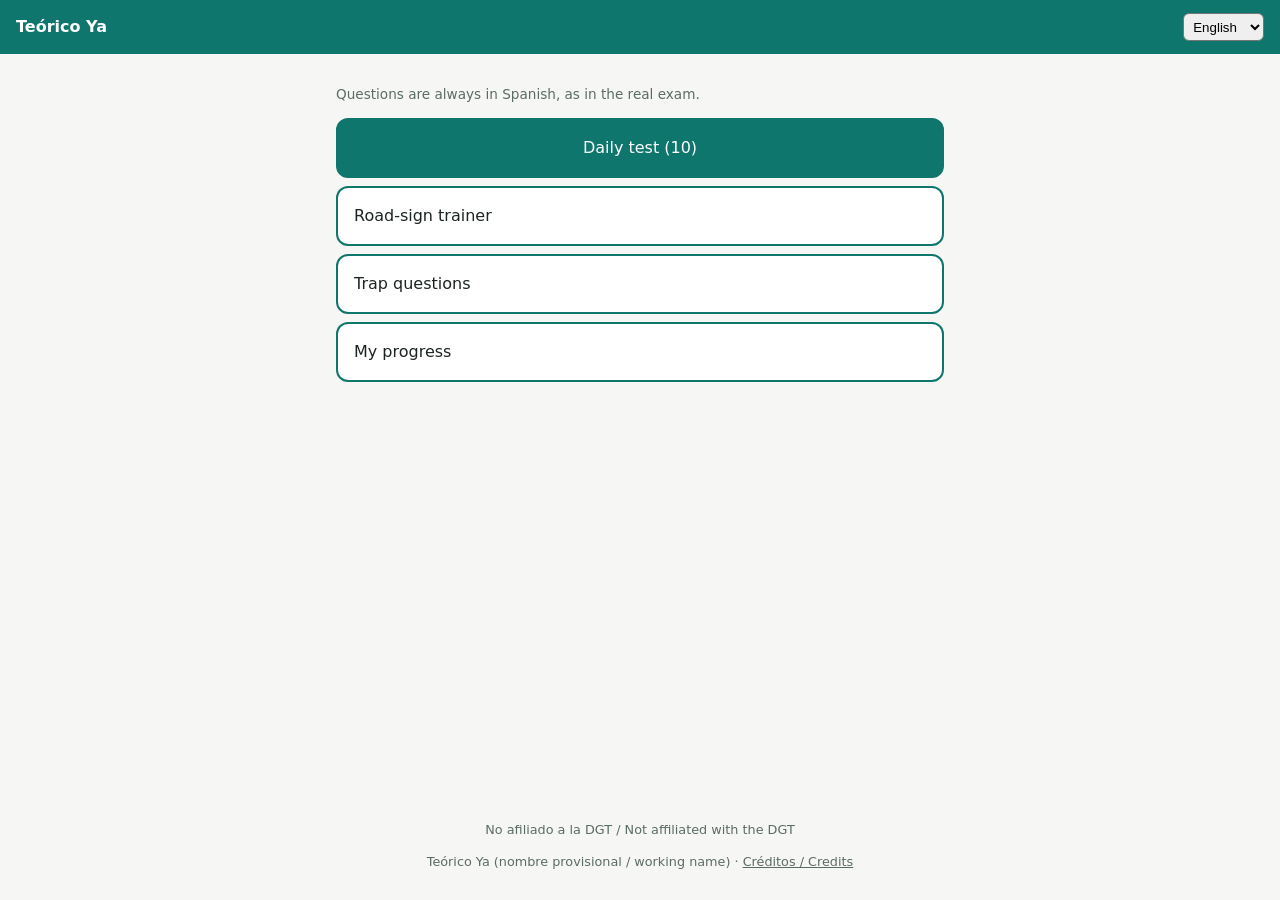
==== app/index.html @ 307ccd0f "Phase 1: Teórico Ya PWA, landing, 51 questions, 20 PD signs" ====
<!doctype html><html lang="es"><head><meta charset="utf-8"><meta name="viewport" content="width=device-width,initial-scale=1"><meta name="theme-color" content="#0f766e"><link rel="manifest" href="../manifest.webmanifest"><link rel="icon" href="../assets/icon-192.png"><link rel="stylesheet" href="../assets/style.css"><title>Teórico Ya · App</title><!-- GoatCounter placeholder: create a free account, then replace CODE and uncomment.
<script data-goatcounter="https://CODE.goatcounter.com/count" async src="//gc.zgo.at/count.js"></script> --></head><body>
<header><a href="#" data-i18n="app_name">Teórico Ya</a><select id="lang" aria-label="Idioma / Language"></select></header>
<main id="view"></main><footer><p data-i18n="disclaimer">No afiliado a la DGT / Not affiliated with the DGT</p><p>Teórico Ya (nombre provisional / working name) · <a href="../creditos/">Créditos / Credits</a></p></footer><script type="module" src="../assets/app.js"></script></body></html>
---- assets/style.css ----
:root{--bg:#f6f7f4;--fg:#1c2421;--acc:#0f766e;--ok:#15803d;--bad:#b91c1c;--card:#fff}
*{box-sizing:border-box}body{margin:0;font:16px/1.5 system-ui,sans-serif;background:var(--bg);color:var(--fg);min-height:100vh;display:flex;flex-direction:column}
header{background:var(--acc);color:#fff;padding:.8rem 1rem;display:flex;justify-content:space-between;align-items:center;gap:.5rem}
header a{color:#fff;text-decoration:none;font-weight:700}main{flex:1;padding:1rem;max-width:640px;width:100%;margin:0 auto}
.btn{display:block;width:100%;padding:1rem;margin:.5rem 0;border:2px solid var(--acc);border-radius:12px;background:var(--card);color:var(--fg);font-size:1rem;text-align:start;cursor:pointer;text-decoration:none}
.btn.primary{background:var(--acc);color:#fff;text-align:center}.btn.ok{border-color:var(--ok);background:#dcfce7}.btn.bad{border-color:var(--bad);background:#fee2e2}
.card{background:var(--card);border-radius:12px;padding:1rem;margin:.5rem 0;box-shadow:0 1px 3px #0002}.muted{color:#5b6b66;font-size:.85rem}
.sign{display:block;margin:1rem auto;width:160px;height:160px;object-fit:contain}.bar{height:8px;background:#e5e7eb;border-radius:4px}.bar>i{display:block;height:100%;background:var(--acc);border-radius:4px}
select{padding:.3rem;border-radius:6px}footer{padding:1rem;text-align:center;font-size:.8rem;color:#5b6b66}footer a{color:inherit}
.hero{text-align:center;padding:2rem 1rem}.hero h1{font-size:2rem;margin:.2rem 0}
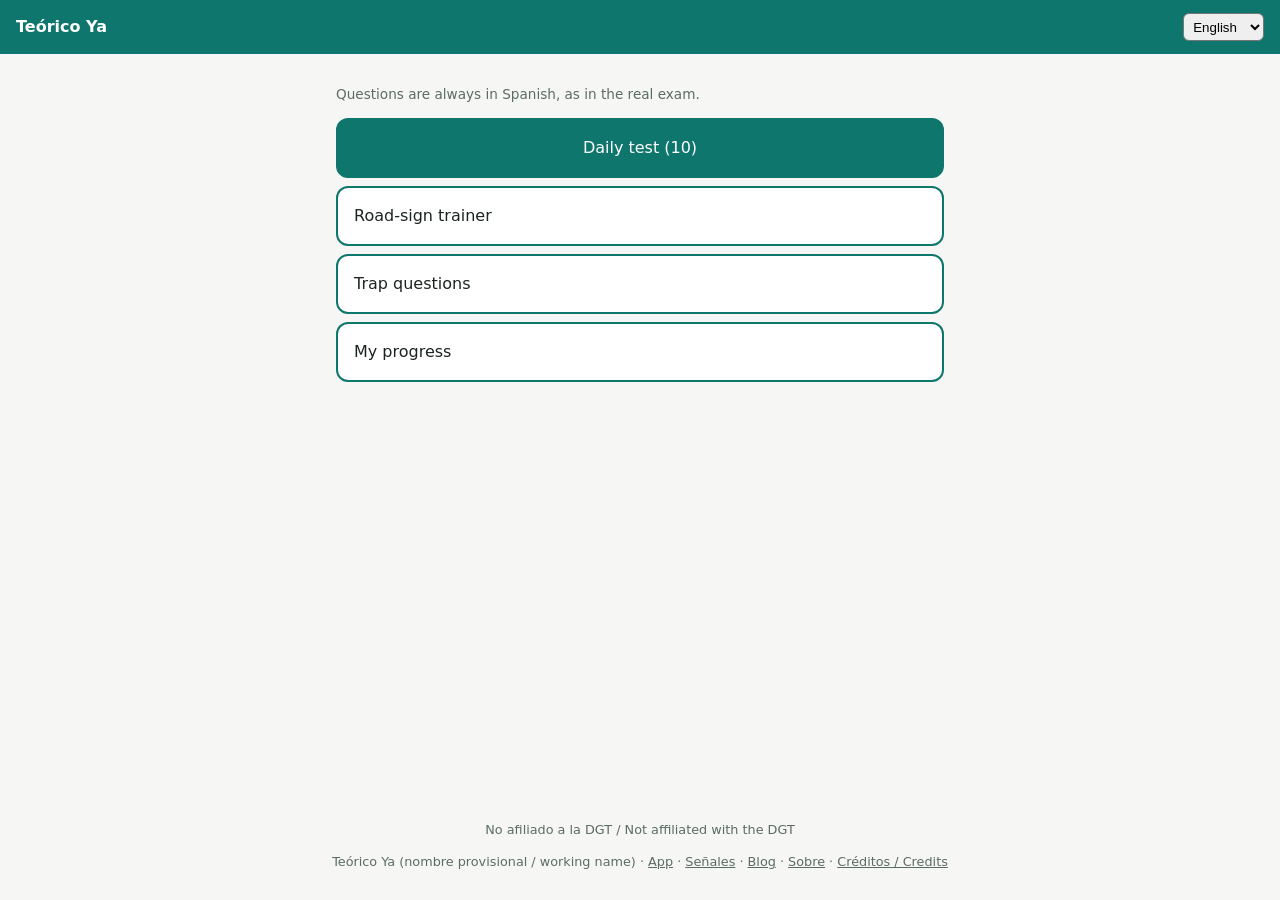
==== commit 507414a7: "Add about, signs guide, blog (2 articles), sitemap, robots; nav/footer links" ====
--- a/app/index.html
+++ b/app/index.html
@@ -1,4 +1,4 @@
 <!doctype html><html lang="es"><head><meta charset="utf-8"><meta name="viewport" content="width=device-width,initial-scale=1"><meta name="theme-color" content="#0f766e"><link rel="manifest" href="../manifest.webmanifest"><link rel="icon" href="../assets/icon-192.png"><link rel="stylesheet" href="../assets/style.css"><title>Teórico Ya · App</title><!-- GoatCounter placeholder: create a free account, then replace CODE and uncomment.
 <script data-goatcounter="https://CODE.goatcounter.com/count" async src="//gc.zgo.at/count.js"></script> --></head><body>
 <header><a href="#" data-i18n="app_name">Teórico Ya</a><select id="lang" aria-label="Idioma / Language"></select></header>
-<main id="view"></main><footer><p data-i18n="disclaimer">No afiliado a la DGT / Not affiliated with the DGT</p><p>Teórico Ya (nombre provisional / working name) · <a href="../creditos/">Créditos / Credits</a></p></footer><script type="module" src="../assets/app.js"></script></body></html>
+<main id="view"></main><footer><p data-i18n="disclaimer">No afiliado a la DGT / Not affiliated with the DGT</p><p>Teórico Ya (nombre provisional / working name) · <a href="../app/">App</a> · <a href="../senales/">Señales</a> · <a href="../blog/">Blog</a> · <a href="../sobre/">Sobre</a> · <a href="../creditos/">Créditos / Credits</a></p></footer><script type="module" src="../assets/app.js"></script></body></html>
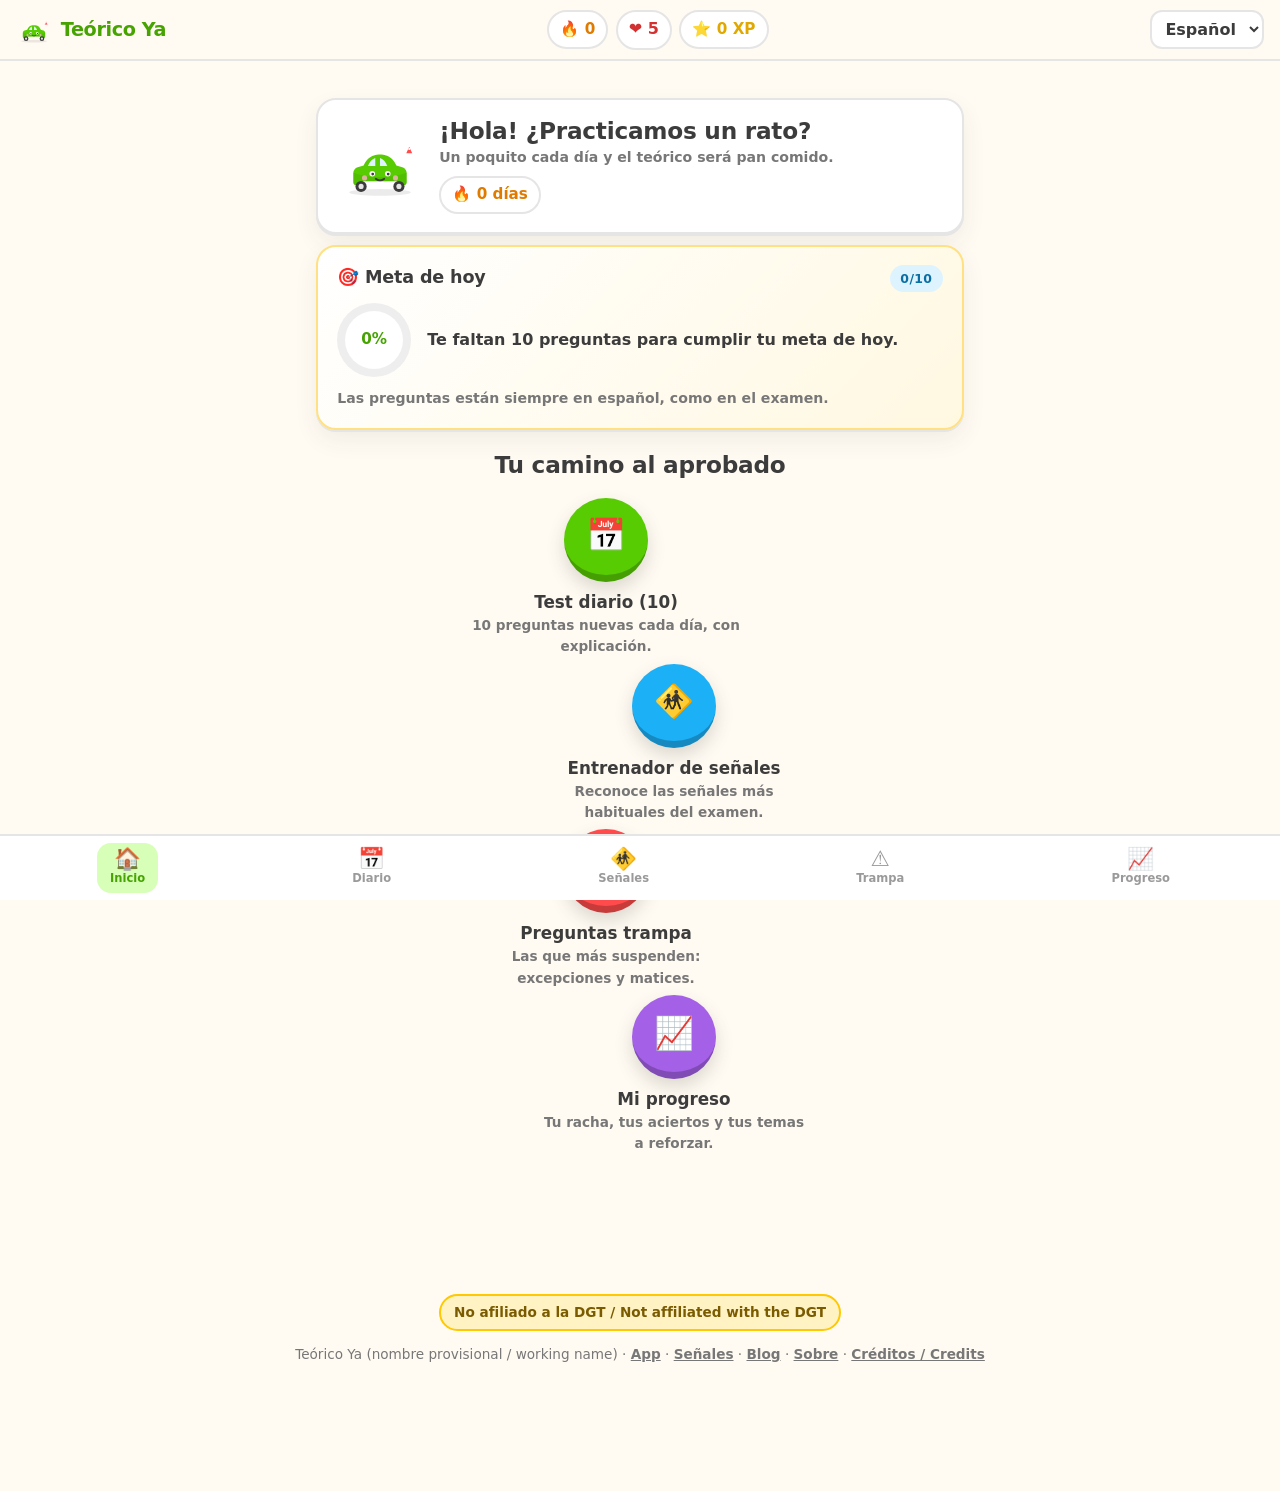
==== commit fc24b669: "Rebuild UI in a warm, playful Duolingo style - New design system (assets/style.css): chunky rounded " ====
--- a/app/index.html
+++ b/app/index.html
@@ -1,4 +1,12 @@
-<!doctype html><html lang="es"><head><meta charset="utf-8"><meta name="viewport" content="width=device-width,initial-scale=1"><meta name="theme-color" content="#0f766e"><link rel="manifest" href="../manifest.webmanifest"><link rel="icon" href="../assets/icon-192.png"><link rel="stylesheet" href="../assets/style.css"><title>Teórico Ya · App</title><!-- GoatCounter placeholder: create a free account, then replace CODE and uncomment.
-<script data-goatcounter="https://CODE.goatcounter.com/count" async src="//gc.zgo.at/count.js"></script> --></head><body>
-<header><a href="#" data-i18n="app_name">Teórico Ya</a><select id="lang" aria-label="Idioma / Language"></select></header>
-<main id="view"></main><footer><p data-i18n="disclaimer">No afiliado a la DGT / Not affiliated with the DGT</p><p>Teórico Ya (nombre provisional / working name) · <a href="../app/">App</a> · <a href="../senales/">Señales</a> · <a href="../blog/">Blog</a> · <a href="../sobre/">Sobre</a> · <a href="../creditos/">Créditos / Credits</a></p></footer><script type="module" src="../assets/app.js"></script></body></html>
+<!doctype html><html lang="es"><head><meta charset="utf-8"><meta name="viewport" content="width=device-width,initial-scale=1,viewport-fit=cover"><meta name="theme-color" content="#58cc02"><link rel="manifest" href="../manifest.webmanifest"><link rel="icon" href="../assets/icon-192.png"><link rel="stylesheet" href="../assets/style.css"><title>Teórico Ya · App</title><meta name="description" content="Practica gratis tests del examen teórico del permiso B: preguntas por temas, simulacros y explicación con el artículo del Reglamento."><link rel="canonical" href="https://richkngxxx.github.io/teorico-ya/app/"><!-- GoatCounter placeholder: create a free account, then replace CODE and uncomment.
+<script data-goatcounter="https://CODE.goatcounter.com/count" async src="//gc.zgo.at/count.js"></script> --></head><body class="has-tabbar">
+<header><a class="brand" href="#"><img src="../assets/mascot.svg" alt="" width="36" height="29"><span data-i18n="app_name">Teórico Ya</span></a><div class="pills" id="pills" aria-live="polite"></div><select id="lang" aria-label="Idioma / Language"></select></header>
+<main id="view"><noscript><div class="card"><p>Activa JavaScript para practicar / Enable JavaScript to practise.</p></div></noscript></main>
+<nav class="tabbar" aria-label="Principal">
+<a href="#" data-tab="home"><span class="tab-ico">🏠</span>Inicio</a>
+<a href="#daily" data-tab="daily"><span class="tab-ico">📅</span>Diario</a>
+<a href="#signs" data-tab="signs"><span class="tab-ico">🚸</span>Señales</a>
+<a href="#traps" data-tab="traps"><span class="tab-ico">⚠️</span>Trampa</a>
+<a href="#progress" data-tab="progress"><span class="tab-ico">📈</span>Progreso</a>
+</nav>
+<footer><p><span class="disclaimer" data-i18n="disclaimer">No afiliado a la DGT / Not affiliated with the DGT</span></p><p>Teórico Ya (nombre provisional / working name) · <a href="../app/">App</a> · <a href="../senales/">Señales</a> · <a href="../blog/">Blog</a> · <a href="../sobre/">Sobre</a> · <a href="../creditos/">Créditos / Credits</a></p></footer><script type="module" src="../assets/app.js"></script></body></html>
--- a/assets/style.css
+++ b/assets/style.css
@@ -1,10 +1,178 @@
-:root{--bg:#f6f7f4;--fg:#1c2421;--acc:#0f766e;--ok:#15803d;--bad:#b91c1c;--card:#fff}
-*{box-sizing:border-box}body{margin:0;font:16px/1.5 system-ui,sans-serif;background:var(--bg);color:var(--fg);min-height:100vh;display:flex;flex-direction:column}
-header{background:var(--acc);color:#fff;padding:.8rem 1rem;display:flex;justify-content:space-between;align-items:center;gap:.5rem}
-header a{color:#fff;text-decoration:none;font-weight:700}main{flex:1;padding:1rem;max-width:640px;width:100%;margin:0 auto}
-.btn{display:block;width:100%;padding:1rem;margin:.5rem 0;border:2px solid var(--acc);border-radius:12px;background:var(--card);color:var(--fg);font-size:1rem;text-align:start;cursor:pointer;text-decoration:none}
-.btn.primary{background:var(--acc);color:#fff;text-align:center}.btn.ok{border-color:var(--ok);background:#dcfce7}.btn.bad{border-color:var(--bad);background:#fee2e2}
-.card{background:var(--card);border-radius:12px;padding:1rem;margin:.5rem 0;box-shadow:0 1px 3px #0002}.muted{color:#5b6b66;font-size:.85rem}
-.sign{display:block;margin:1rem auto;width:160px;height:160px;object-fit:contain}.bar{height:8px;background:#e5e7eb;border-radius:4px}.bar>i{display:block;height:100%;background:var(--acc);border-radius:4px}
-select{padding:.3rem;border-radius:6px}footer{padding:1rem;text-align:center;font-size:.8rem;color:#5b6b66}footer a{color:inherit}
-.hero{text-align:center;padding:2rem 1rem}.hero h1{font-size:2rem;margin:.2rem 0}
+/* Teórico Ya — warm, playful design system (original; not affiliated with the DGT or Duolingo).
+   Chunky rounded buttons with a 3D "press" edge, soft shadows, high-contrast text, no webfonts (offline-first). */
+:root{
+  --bg:#fffbf2; --card:#fff; --ink:#3c3c3c; --ink-soft:#777; --line:#e5e5e5;
+  --green:#58cc02; --green-dark:#46a302; --green-soft:#d7ffb8;
+  --blue:#1cb0f6; --blue-dark:#1899d6; --blue-soft:#ddf4ff;
+  --yellow:#ffc800; --yellow-dark:#e0a800; --yellow-soft:#fff3c4;
+  --red:#ff4b4b; --red-dark:#d33131; --red-soft:#ffdfe0;
+  --purple:#a560e8; --purple-dark:#8a4fd0; --purple-soft:#f0e2ff;
+  --orange:#ff9600; --orange-soft:#ffe8c7;
+  --radius:20px; --radius-s:14px;
+  --shadow:0 2px 0 var(--line), 0 10px 24px rgba(60,60,60,.07);
+  --font:"Nunito","Baloo 2",ui-rounded,"SF Pro Rounded",system-ui,-apple-system,"Segoe UI",sans-serif;
+}
+*{box-sizing:border-box}
+html{scroll-behavior:smooth}
+body{margin:0;font:16px/1.55 var(--font);background:var(--bg);color:var(--ink);min-height:100vh;display:flex;flex-direction:column;-webkit-font-smoothing:antialiased}
+::selection{background:var(--yellow-soft)}
+a{color:var(--blue-dark)}
+:focus-visible{outline:3px solid var(--blue);outline-offset:2px;border-radius:8px}
+h1,h2,h3{line-height:1.15;margin:.4em 0;font-weight:800;letter-spacing:-.01em}
+h1{font-size:2rem} h2{font-size:1.45rem} h3{font-size:1.1rem}
+img{max-width:100%}
+
+/* ---------- Header ---------- */
+header{position:sticky;top:0;z-index:30;background:rgba(255,251,242,.92);backdrop-filter:blur(8px);border-bottom:2px solid var(--line);padding:.6rem 1rem;display:flex;justify-content:space-between;align-items:center;gap:.6rem;flex-wrap:wrap}
+header a{color:var(--ink);text-decoration:none}
+.brand{display:flex;align-items:center;gap:.55rem;font-weight:900;font-size:1.2rem;color:var(--green-dark)!important;letter-spacing:-.02em}
+.brand img{width:36px;height:36px}
+header nav{display:flex;gap:.35rem;flex-wrap:wrap;align-items:center}
+header nav a{font-weight:800;font-size:.92rem;padding:.45rem .7rem;border-radius:999px;color:#6b6b6b!important}
+header nav a:hover{background:var(--blue-soft);color:var(--blue-dark)!important}
+header nav a.nav-cta{background:var(--green);color:#fff!important;box-shadow:0 3px 0 var(--green-dark)}
+header nav a.nav-cta:active{transform:translateY(3px);box-shadow:none}
+select{font:inherit;font-weight:700;padding:.45rem .6rem;border:2px solid var(--line);border-radius:12px;background:#fff;color:var(--ink);cursor:pointer}
+
+/* Stat pills (streak / hearts / XP) */
+.pills{display:flex;gap:.45rem;align-items:center;flex-wrap:wrap}
+.pill{display:inline-flex;align-items:center;gap:.35rem;font-weight:900;font-size:.95rem;padding:.35rem .7rem;border-radius:999px;border:2px solid var(--line);background:#fff}
+.pill.streak{color:#e07b00}.pill.hearts{color:var(--red-dark)}.pill.xp{color:var(--yellow-dark)}
+.pill.pop{animation:pop .35s ease}
+@keyframes pop{40%{transform:scale(1.18)}}
+
+main{flex:1;padding:1.1rem 1rem 5.5rem;max-width:680px;width:100%;margin:0 auto}
+footer{padding:1.4rem 1rem 6rem;text-align:center;font-size:.85rem;color:var(--ink-soft)}
+footer a{color:inherit;font-weight:700}
+.disclaimer{display:inline-block;background:var(--yellow-soft);border:2px solid var(--yellow);color:#7a5b00;font-weight:800;border-radius:999px;padding:.35rem .8rem}
+
+/* ---------- Buttons: big, rounded, squishy ---------- */
+.btn{position:relative;display:flex;align-items:center;gap:.8rem;width:100%;padding:1rem 1.1rem;margin:.6rem 0;border:2px solid var(--line);border-bottom-width:5px;border-radius:var(--radius);background:var(--card);color:var(--ink);font:inherit;font-weight:800;font-size:1.02rem;text-align:start;text-decoration:none;cursor:pointer;transition:transform .06s,box-shadow .06s,background .15s,border-color .15s}
+.btn:hover{border-color:#d4d4d4;background:#fdfdfd}
+.btn:active{transform:translateY(3px);border-bottom-width:2px}
+.btn:disabled{cursor:default;opacity:.92}
+.btn.primary{background:var(--green);border-color:var(--green);border-bottom-color:var(--green-dark);color:#fff;justify-content:center;text-align:center;font-size:1.08rem;letter-spacing:.02em;text-transform:uppercase;box-shadow:0 4px 14px rgba(88,204,2,.35)}
+.btn.primary:hover{background:#61d60a;border-color:#61d60a;border-bottom-color:var(--green-dark)}
+.btn.primary:active{box-shadow:none}
+.btn.blue{background:var(--blue);border-color:var(--blue);border-bottom-color:var(--blue-dark);color:#fff;justify-content:center;text-align:center;text-transform:uppercase;box-shadow:0 4px 14px rgba(28,176,246,.35)}
+.btn.ghost{justify-content:center;text-align:center;color:var(--blue-dark);text-transform:uppercase}
+.btn.danger-ghost{justify-content:center;text-align:center;color:var(--red-dark)}
+.btn .letter{flex:none;width:38px;height:38px;display:grid;place-items:center;border:2px solid var(--line);border-radius:12px;font-weight:900;color:var(--ink-soft);background:#fff;text-transform:uppercase}
+.btn.selected{border-color:var(--blue);background:var(--blue-soft);color:#0b6fa4}
+.btn.selected .letter{border-color:var(--blue);color:var(--blue-dark);background:#fff}
+.btn.ok{border-color:var(--green);background:var(--green-soft);color:#2f6d00}
+.btn.ok .letter{border-color:var(--green);color:var(--green-dark);background:#fff}
+.btn.bad{border-color:var(--red);background:var(--red-soft);color:#8f1d1d}
+.btn.bad .letter{border-color:var(--red);color:var(--red-dark);background:#fff}
+.btn .opt-text{flex:1}
+
+/* ---------- Cards & hero ---------- */
+.card{background:var(--card);border:2px solid var(--line);border-radius:var(--radius);padding:1.1rem 1.2rem;margin:.7rem 0;box-shadow:var(--shadow)}
+.card h2,.card h3{margin-top:0}
+.muted{color:var(--ink-soft);font-size:.88rem;font-weight:600}
+.badge{display:inline-flex;align-items:center;gap:.3rem;background:var(--yellow);color:#6b4e00;font-size:.78rem;font-weight:900;padding:.25rem .65rem;border-radius:999px;letter-spacing:.03em;text-transform:uppercase}
+.badge.blue{background:var(--blue-soft);color:#0b6fa4}.badge.purple{background:var(--purple-soft);color:#6d3bbd}.badge.red{background:var(--red-soft);color:#a11}
+.hero{text-align:center;padding:1.6rem .6rem .6rem}
+.hero h1{font-size:2.15rem;font-weight:900}
+.hero h1 .hl{color:var(--green-dark)}
+.hero p{font-size:1.08rem;color:#5c5c5c;font-weight:600;max-width:34rem;margin:.6rem auto 1.2rem}
+.hero .btn{max-width:340px;margin-inline:auto}
+.mascot{width:132px;height:auto;margin:0 auto;display:block;animation:bob 3.2s ease-in-out infinite}
+@keyframes bob{50%{transform:translateY(-7px) rotate(-1.2deg)}}
+.mascot.small{width:84px}
+
+/* Feature tiles (landing) */
+.tiles{display:grid;grid-template-columns:1fr 1fr;gap:.7rem;margin:1rem 0}
+@media(max-width:480px){.tiles{grid-template-columns:1fr}}
+.tile{display:flex;gap:.8rem;align-items:flex-start;background:#fff;border:2px solid var(--line);border-bottom-width:5px;border-radius:var(--radius);padding:1rem;text-decoration:none;color:var(--ink);box-shadow:var(--shadow)}
+.tile:active{transform:translateY(3px);border-bottom-width:2px}
+.tile .ico{flex:none;width:52px;height:52px;display:grid;place-items:center;font-size:1.6rem;border-radius:16px}
+.tile b{display:block;font-size:1.02rem}.tile span{font-size:.88rem;color:var(--ink-soft);font-weight:600;line-height:1.35;display:block}
+.ico.green{background:var(--green-soft)}.ico.blue{background:var(--blue-soft)}.ico.yellow{background:var(--yellow-soft)}.ico.red{background:var(--red-soft)}.ico.purple{background:var(--purple-soft)}.ico.orange{background:var(--orange-soft)}
+
+/* ---------- App home ---------- */
+.greet{display:flex;gap:1rem;align-items:center}
+.greet .mascot{width:86px;margin:0;flex:none}
+.greet h2{margin:0 0 .15rem}.greet p{margin:0}
+.goal{background:linear-gradient(135deg,#fff,#fff8e1);border-color:#ffe082}
+.goal-top{display:flex;justify-content:space-between;align-items:baseline;gap:.5rem;flex-wrap:wrap}
+.ring-wrap{display:flex;gap:1rem;align-items:center}
+.ring{--p:0;flex:none;width:74px;height:74px;border-radius:50%;display:grid;place-items:center;background:conic-gradient(var(--green) calc(var(--p)*1%),#eee 0);font-weight:900;color:var(--green-dark)}
+.ring i{width:58px;height:58px;border-radius:50%;background:#fff;display:grid;place-items:center;font-style:normal;font-size:.95rem}
+
+/* Learning path */
+.path{display:flex;flex-direction:column;align-items:center;gap:.4rem;padding:.6rem 0 0}
+.node{width:min(100%,430px);display:flex;flex-direction:column;align-items:center;text-align:center;text-decoration:none;color:var(--ink)}
+.node:nth-child(odd){transform:translateX(-34px)}.node:nth-child(even){transform:translateX(34px)}
+@media(max-width:480px){.node:nth-child(odd){transform:translateX(-16px)}.node:nth-child(even){transform:translateX(16px)}}
+.node .bubble{width:84px;height:84px;border-radius:50%;display:grid;place-items:center;font-size:2rem;color:#fff;border-bottom:7px solid rgba(0,0,0,.22);box-shadow:0 8px 18px rgba(60,60,60,.18);transition:transform .08s}
+.node:active .bubble{transform:translateY(4px);border-bottom-width:3px}
+.node b{margin-top:.45rem;font-size:1.05rem}.node span{font-size:.85rem;color:var(--ink-soft);font-weight:700;max-width:270px}
+.node.done .bubble{outline:4px solid var(--yellow);outline-offset:3px}
+.bubble.green{background:var(--green)}.bubble.blue{background:var(--blue)}.bubble.red{background:var(--red)}.bubble.purple{background:var(--purple)}.bubble.yellow{background:var(--yellow)}
+
+/* ---------- Quiz ---------- */
+.quiz-top{display:flex;align-items:center;gap:.7rem;margin:.2rem 0 1rem}
+.quiz-top .close{flex:none;width:40px;height:40px;display:grid;place-items:center;border-radius:50%;border:2px solid var(--line);background:#fff;color:var(--ink-soft);font-weight:900;text-decoration:none;font-size:1.05rem}
+.bar{flex:1;height:16px;background:#e9e9e9;border-radius:999px;overflow:hidden;box-shadow:inset 0 2px 3px rgba(0,0,0,.08)}
+.bar>i{display:block;height:100%;background:linear-gradient(180deg,#7ee82e,var(--green));border-radius:999px;transition:width .45s cubic-bezier(.34,1.4,.64,1)}
+.hearts{flex:none;font-weight:900;color:var(--red-dark);font-size:1rem;white-space:nowrap}
+.hearts .lost{filter:grayscale(1);opacity:.35}
+.q-meta{display:flex;gap:.45rem;flex-wrap:wrap;align-items:center;margin-bottom:.6rem}
+.q-card{background:#fff;border:2px solid var(--line);border-radius:var(--radius);box-shadow:var(--shadow);padding:1.25rem 1.2rem;margin-bottom:.8rem}
+.q-card .q-text{font-size:1.22rem;font-weight:800;line-height:1.4}
+.sign{ display:block;margin:.4rem auto 1rem;width:170px;height:170px;object-fit:contain;background:#fff;border:2px solid var(--line);border-radius:var(--radius);padding:.8rem;box-shadow:var(--shadow)}
+.check-zone{margin-top:1rem}
+/* Feedback bottom sheet */
+.sheet{border-radius:var(--radius);padding:1.1rem 1.2rem;margin-top:1rem;border:2px solid;animation:rise .3s cubic-bezier(.34,1.3,.64,1)}
+@keyframes rise{from{transform:translateY(16px);opacity:0}}
+.sheet.ok{background:var(--green-soft);border-color:var(--green);color:#2f6d00}
+.sheet.bad{background:var(--red-soft);border-color:var(--red);color:#8f1d1d}
+.sheet h3{margin:0 0 .3rem;font-size:1.25rem;display:flex;gap:.5rem;align-items:center}
+.sheet p{margin:.35rem 0;font-weight:600;color:var(--ink)}
+.sheet .ref{font-size:.85rem;font-weight:800;opacity:.8}
+.sheet .btn{margin-bottom:0}
+.sheet.ok .btn.primary{background:var(--green-dark);border-bottom-color:#357e00}
+.sheet.bad .btn.primary{background:var(--red);border-color:var(--red);border-bottom-color:var(--red-dark);box-shadow:0 4px 14px rgba(255,75,75,.35)}
+/* Generic topic/progress bars */
+.tbar{height:14px;background:#eee;border-radius:999px;overflow:hidden;margin-top:.45rem}
+.tbar>i{display:block;height:100%;border-radius:999px;background:var(--blue);transition:width .5s ease}
+.tbar>i.good{background:var(--green)}.tbar>i.mid{background:var(--yellow)}.tbar>i.low{background:var(--red)}
+.topic-head{display:flex;justify-content:space-between;gap:.5rem;font-weight:800;align-items:baseline}
+.topic-head .n{color:var(--ink-soft);font-size:.85rem;font-weight:700}
+
+/* Results / empty states */
+.result{text-align:center;padding:1.4rem 1.1rem}
+.result .score-big{font-size:3rem;font-weight:900;line-height:1;color:var(--green-dark)}
+.xp-gain{display:inline-block;background:var(--yellow-soft);border:2px solid var(--yellow);color:#7a5b00;font-weight:900;border-radius:999px;padding:.35rem .9rem;margin:.5rem 0}
+.empty{text-align:center;padding:1.6rem 1.1rem}
+.empty .mascot{width:110px}
+.stats-grid{display:grid;grid-template-columns:1fr 1fr;gap:.7rem}
+.stat{background:#fff;border:2px solid var(--line);border-bottom-width:5px;border-radius:var(--radius);padding:.95rem 1rem;box-shadow:var(--shadow)}
+.stat .num{font-size:1.7rem;font-weight:900;line-height:1.1}
+.stat .lbl{font-size:.85rem;color:var(--ink-soft);font-weight:800;text-transform:uppercase;letter-spacing:.04em}
+.week{display:flex;justify-content:space-between;gap:.35rem;margin-top:.5rem}
+.day{flex:1;text-align:center;font-size:.78rem;font-weight:900;color:var(--ink-soft)}
+.day .dot{width:38px;height:38px;margin:0 auto .25rem;border-radius:50%;display:grid;place-items:center;background:#f0f0f0;border:2px solid var(--line);font-size:1rem;color:transparent}
+.day.on .dot{background:var(--green);border-color:var(--green-dark);color:#fff}
+.day.today .dot{outline:3px solid var(--yellow);outline-offset:2px}
+.confetti{position:fixed;inset:0;pointer-events:none;overflow:hidden;z-index:60}
+.confetti i{position:absolute;top:-14px;width:10px;height:16px;border-radius:3px;animation:fall linear forwards}
+@keyframes fall{to{transform:translateY(105vh) rotate(720deg);opacity:.9}}
+
+/* Sign guide rows */
+.sign-row{display:flex;gap:1rem;align-items:center}
+.sign-row img{width:64px;height:64px;flex:none}
+article p,article li{font-size:1.02rem}
+article h2{margin-top:1.6rem}
+
+/* Bottom tab bar (app only) */
+.tabbar{position:fixed;left:0;right:0;bottom:0;z-index:40;background:#fff;border-top:2px solid var(--line);display:flex;justify-content:space-around;padding:.45rem .4rem calc(.45rem + env(safe-area-inset-bottom))}
+.tabbar a{display:flex;flex-direction:column;align-items:center;gap:.05rem;text-decoration:none;color:#9a9a9a;font-size:.72rem;font-weight:900;padding:.3rem .8rem;border-radius:14px}
+.tabbar a .tab-ico{font-size:1.35rem;line-height:1}
+.tabbar a.active{color:var(--green-dark);background:var(--green-soft)}
+body.has-tabbar main{padding-bottom:6.5rem}
+body.has-tabbar footer{padding-bottom:7rem}
+
+@media(prefers-reduced-motion:reduce){*,*::before,*::after{animation-duration:.001s!important;transition-duration:.001s!important;html{scroll-behavior:auto}}}
+@media(min-width:640px){.hero h1{font-size:2.7rem}main{padding-top:1.6rem}}
